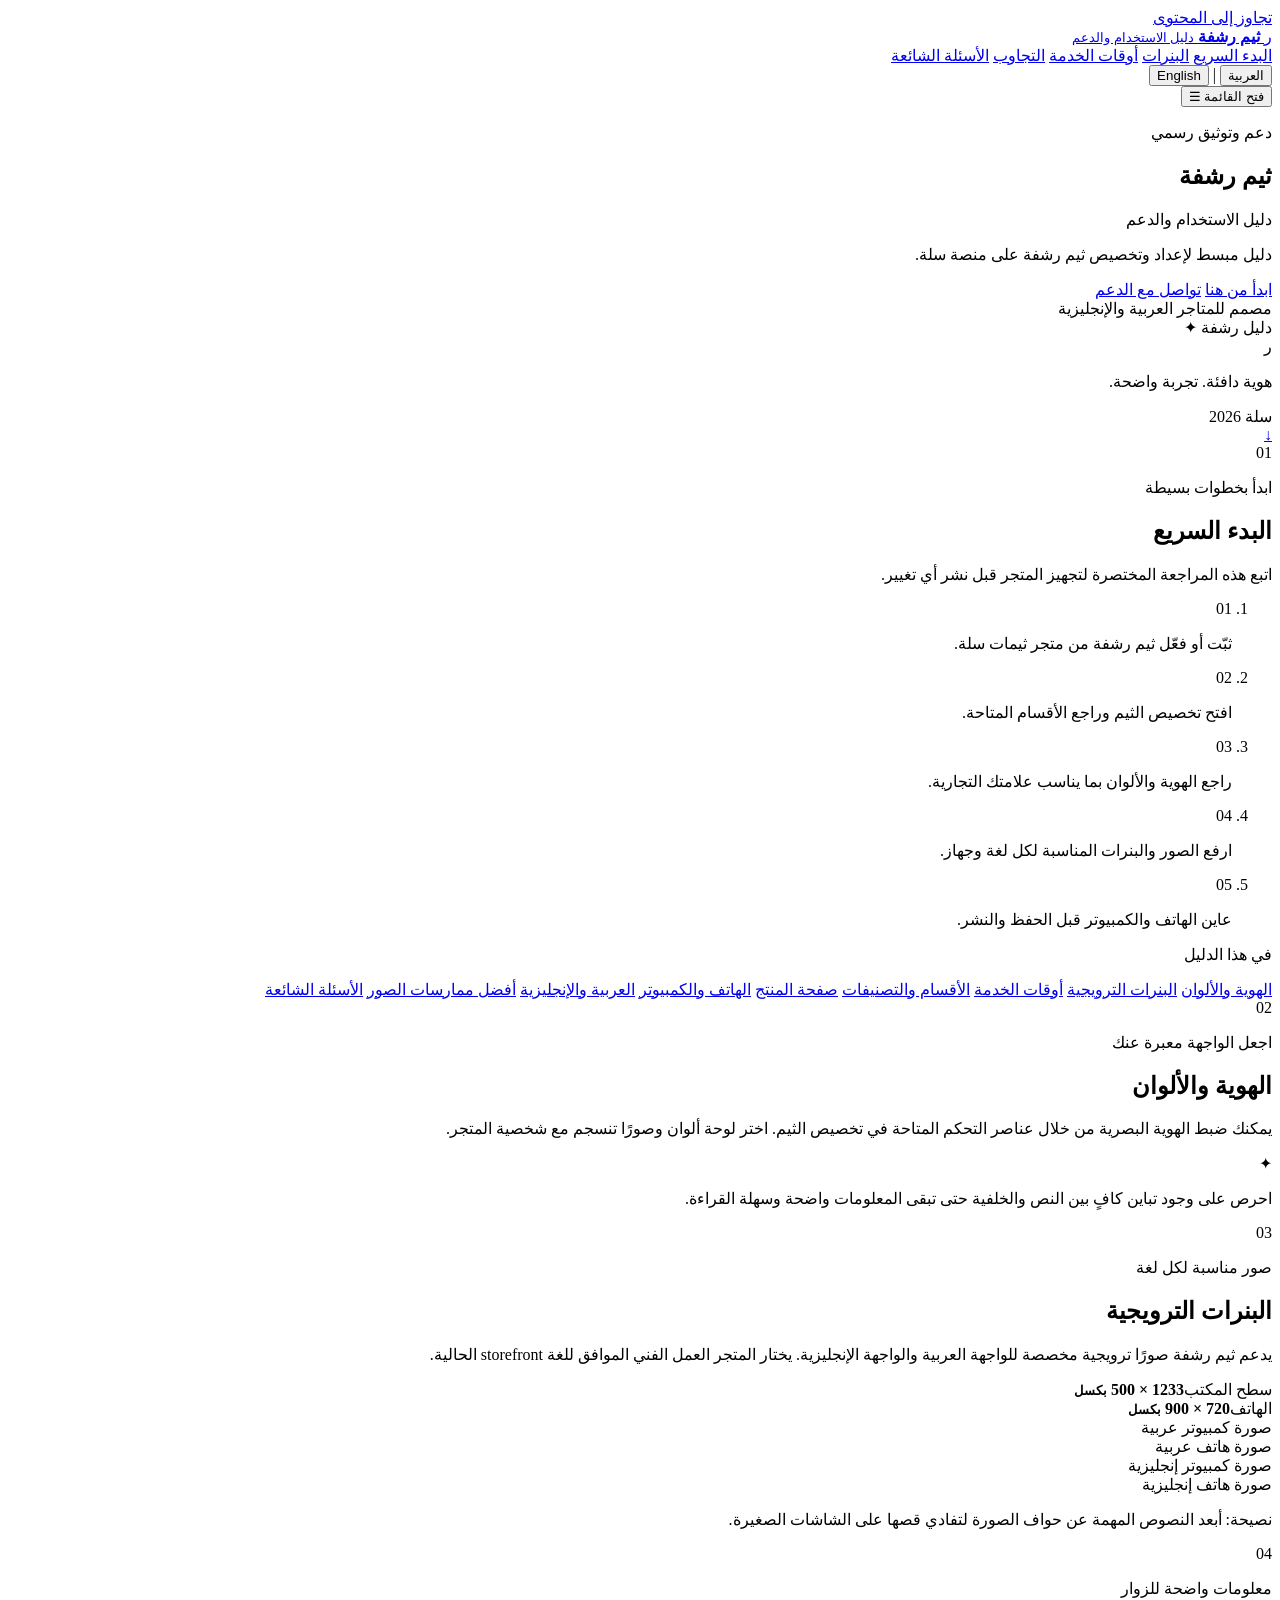
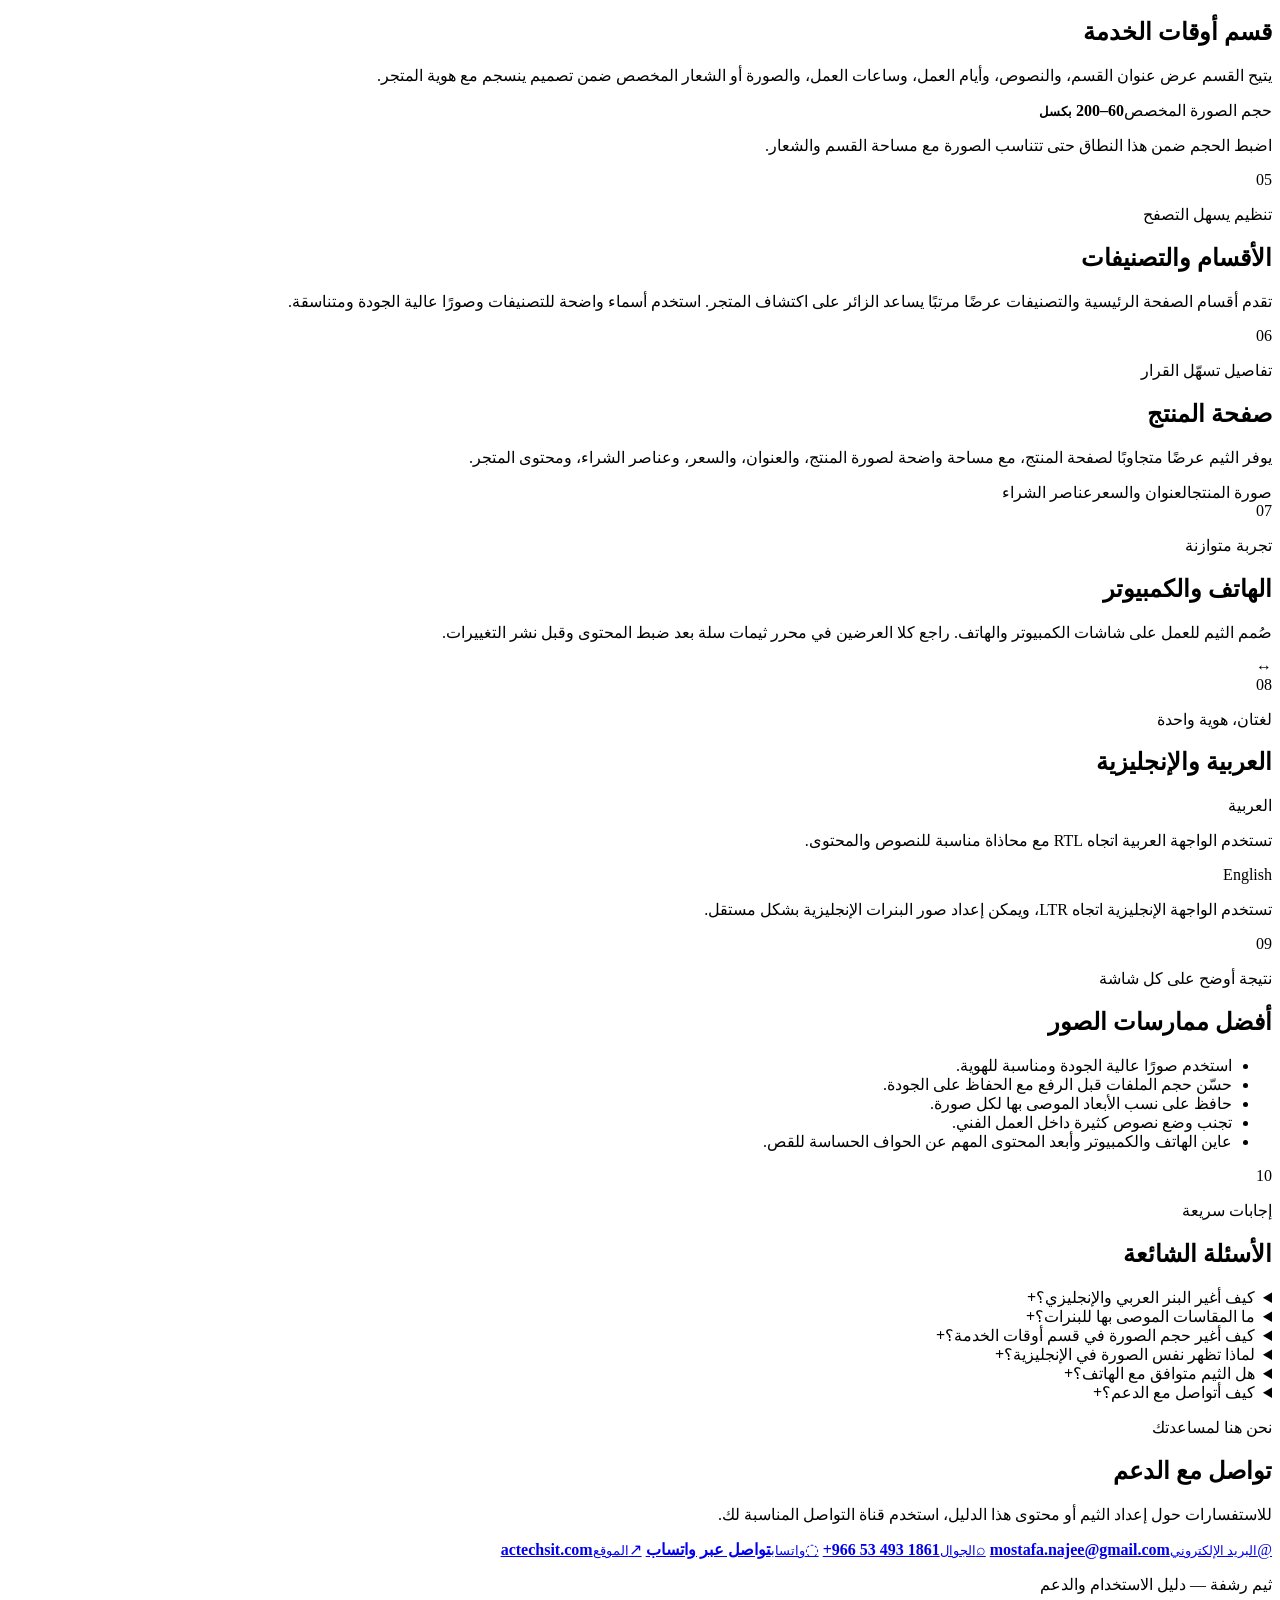
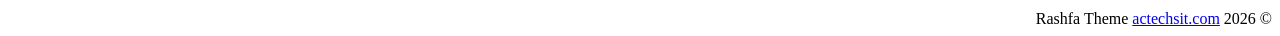
==== index.html @ 3309edd5 "docs: launch Rashfa bilingual support site" ====
<!doctype html>
<html lang="ar" dir="rtl">
<head>
  <meta charset="utf-8">
  <meta name="viewport" content="width=device-width, initial-scale=1">
  <meta name="theme-color" content="#8A1F2D">
  <meta name="description" content="دليل الاستخدام والدعم الرسمي لثيم رشفة على منصة سلة.">
  <title>ثيم رشفة | Rashfa Theme — Help &amp; Documentation</title>
  <link rel="stylesheet" href="styles.css">
  <script defer src="script.js"></script>
</head>
<body>
  <a class="skip-link" href="#main" data-ar="تجاوز إلى المحتوى" data-en="Skip to content">تجاوز إلى المحتوى</a>

  <header class="site-header">
    <div class="container header-inner">
      <a class="brand" href="#top" aria-label="Rashfa Theme">
        <span class="brand-mark" aria-hidden="true">ر</span>
        <span class="brand-copy">
          <strong data-ar="ثيم رشفة" data-en="Rashfa Theme">ثيم رشفة</strong>
          <small data-ar="دليل الاستخدام والدعم" data-en="Help &amp; Documentation">دليل الاستخدام والدعم</small>
        </span>
      </a>

      <nav class="site-nav" id="site-nav" aria-label="التنقل الرئيسي">
        <a href="#getting-started" data-ar="البدء السريع" data-en="Getting Started">البدء السريع</a>
        <a href="#promotional-banners" data-ar="البنرات" data-en="Banners">البنرات</a>
        <a href="#service-hours" data-ar="أوقات الخدمة" data-en="Service Hours">أوقات الخدمة</a>
        <a href="#responsive" data-ar="التجاوب" data-en="Responsive">التجاوب</a>
        <a href="#faq" data-ar="الأسئلة الشائعة" data-en="FAQ">الأسئلة الشائعة</a>
      </nav>

      <div class="header-actions">
        <div class="language-switcher" role="group" aria-label="اختيار اللغة">
          <button class="language-button is-active" type="button" data-language="ar" aria-pressed="true">العربية</button>
          <span aria-hidden="true">|</span>
          <button class="language-button" type="button" data-language="en" aria-pressed="false">English</button>
        </div>
        <button class="menu-toggle" type="button" aria-controls="site-nav" aria-expanded="false">
          <span class="sr-only" data-ar="فتح القائمة" data-en="Open menu">فتح القائمة</span>
          <span aria-hidden="true">☰</span>
        </button>
      </div>
    </div>
  </header>

  <main id="main">
    <section class="hero" id="top">
      <div class="hero-pattern" aria-hidden="true"></div>
      <div class="container hero-grid">
        <div class="hero-content">
          <p class="eyebrow" data-ar="دعم وتوثيق رسمي" data-en="Official support &amp; documentation">دعم وتوثيق رسمي</p>
          <h1 data-ar="ثيم رشفة" data-en="Rashfa Theme">ثيم رشفة</h1>
          <p class="hero-title" data-ar="دليل الاستخدام والدعم" data-en="Help &amp; Documentation">دليل الاستخدام والدعم</p>
          <p class="hero-description" data-ar="دليل مبسط لإعداد وتخصيص ثيم رشفة على منصة سلة." data-en="A practical guide to configuring and customizing the Rashfa theme on Salla.">دليل مبسط لإعداد وتخصيص ثيم رشفة على منصة سلة.</p>
          <div class="hero-actions">
            <a class="button button-primary" href="#getting-started" data-ar="ابدأ من هنا" data-en="Get Started">ابدأ من هنا</a>
            <a class="button button-ghost" href="#support" data-ar="تواصل مع الدعم" data-en="Contact Support">تواصل مع الدعم</a>
          </div>
          <div class="hero-note">
            <span class="status-dot" aria-hidden="true"></span>
            <span data-ar="مصمم للمتاجر العربية والإنجليزية" data-en="Designed for Arabic and English storefronts">مصمم للمتاجر العربية والإنجليزية</span>
          </div>
        </div>

        <div class="hero-card" aria-label="Rashfa Theme overview">
          <div class="hero-card-top">
            <span class="mini-label" data-ar="دليل رشفة" data-en="Rashfa guide">دليل رشفة</span>
            <span class="mini-mark" aria-hidden="true">✦</span>
          </div>
          <div class="hero-card-emblem" aria-hidden="true">ر</div>
          <p class="hero-card-heading" data-ar="هوية دافئة. تجربة واضحة." data-en="A warm identity. A clear experience.">هوية دافئة. تجربة واضحة.</p>
          <div class="hero-card-lines" aria-hidden="true"><i></i><i></i><i></i></div>
          <div class="hero-card-footer">
            <span data-ar="سلة" data-en="Salla">سلة</span>
            <span>2026</span>
          </div>
        </div>
      </div>
      <a class="scroll-cue" href="#getting-started" aria-label="Scroll to documentation"><span aria-hidden="true">↓</span></a>
    </section>

    <section class="quick-start section-light" id="getting-started">
      <div class="container">
        <div class="section-heading">
          <span class="section-number">01</span>
          <div>
            <p class="eyebrow" data-ar="ابدأ بخطوات بسيطة" data-en="Start with a few simple steps">ابدأ بخطوات بسيطة</p>
            <h2 data-ar="البدء السريع" data-en="Getting Started">البدء السريع</h2>
          </div>
        </div>
        <p class="section-lead" data-ar="اتبع هذه المراجعة المختصرة لتجهيز المتجر قبل نشر أي تغيير." data-en="Use this short checklist to prepare your storefront before publishing changes.">اتبع هذه المراجعة المختصرة لتجهيز المتجر قبل نشر أي تغيير.</p>
        <ol class="step-grid">
          <li class="step-card"><span>01</span><p data-ar="ثبّت أو فعّل ثيم رشفة من متجر ثيمات سلة." data-en="Install or activate Rashfa Theme from the Salla Themes marketplace.">ثبّت أو فعّل ثيم رشفة من متجر ثيمات سلة.</p></li>
          <li class="step-card"><span>02</span><p data-ar="افتح تخصيص الثيم وراجع الأقسام المتاحة." data-en="Open theme customization and review the available sections.">افتح تخصيص الثيم وراجع الأقسام المتاحة.</p></li>
          <li class="step-card"><span>03</span><p data-ar="راجع الهوية والألوان بما يناسب علامتك التجارية." data-en="Review the identity and colors to match your brand.">راجع الهوية والألوان بما يناسب علامتك التجارية.</p></li>
          <li class="step-card"><span>04</span><p data-ar="ارفع الصور والبنرات المناسبة لكل لغة وجهاز." data-en="Upload suitable artwork for each language and device.">ارفع الصور والبنرات المناسبة لكل لغة وجهاز.</p></li>
          <li class="step-card"><span>05</span><p data-ar="عاين الهاتف والكمبيوتر قبل الحفظ والنشر." data-en="Preview mobile and desktop before saving and publishing.">عاين الهاتف والكمبيوتر قبل الحفظ والنشر.</p></li>
        </ol>
      </div>
    </section>

    <div class="container documentation-layout">
      <aside class="toc" aria-label="فهرس الدليل">
        <p class="toc-label" data-ar="في هذا الدليل" data-en="In this guide">في هذا الدليل</p>
        <a href="#branding" data-ar="الهوية والألوان" data-en="Branding &amp; Colors">الهوية والألوان</a>
        <a href="#promotional-banners" data-ar="البنرات الترويجية" data-en="Promotional Banners">البنرات الترويجية</a>
        <a href="#service-hours" data-ar="أوقات الخدمة" data-en="Service Hours">أوقات الخدمة</a>
        <a href="#categories" data-ar="الأقسام والتصنيفات" data-en="Categories &amp; Home Sections">الأقسام والتصنيفات</a>
        <a href="#product-page" data-ar="صفحة المنتج" data-en="Product Page">صفحة المنتج</a>
        <a href="#responsive" data-ar="الهاتف والكمبيوتر" data-en="Responsive Design">الهاتف والكمبيوتر</a>
        <a href="#bilingual" data-ar="العربية والإنجليزية" data-en="Arabic &amp; English">العربية والإنجليزية</a>
        <a href="#image-best-practices" data-ar="أفضل ممارسات الصور" data-en="Image Best Practices">أفضل ممارسات الصور</a>
        <a href="#faq" data-ar="الأسئلة الشائعة" data-en="FAQ">الأسئلة الشائعة</a>
      </aside>

      <div class="documentation-content">
        <section class="doc-section" id="branding">
          <div class="section-heading compact">
            <span class="section-number">02</span>
            <div><p class="eyebrow" data-ar="اجعل الواجهة معبرة عنك" data-en="Make the storefront yours">اجعل الواجهة معبرة عنك</p><h2 data-ar="الهوية والألوان" data-en="Branding &amp; Colors">الهوية والألوان</h2></div>
          </div>
          <p data-ar="يمكنك ضبط الهوية البصرية من خلال عناصر التحكم المتاحة في تخصيص الثيم. اختر لوحة ألوان وصورًا تنسجم مع شخصية المتجر." data-en="Use the available theme controls to shape your visual identity. Choose colors and imagery that fit the personality of your store.">يمكنك ضبط الهوية البصرية من خلال عناصر التحكم المتاحة في تخصيص الثيم. اختر لوحة ألوان وصورًا تنسجم مع شخصية المتجر.</p>
          <div class="callout"><span class="callout-icon" aria-hidden="true">✦</span><p data-ar="احرص على وجود تباين كافٍ بين النص والخلفية حتى تبقى المعلومات واضحة وسهلة القراءة." data-en="Keep enough contrast between text and backgrounds so information stays clear and easy to read.">احرص على وجود تباين كافٍ بين النص والخلفية حتى تبقى المعلومات واضحة وسهلة القراءة.</p></div>
        </section>

        <section class="doc-section" id="promotional-banners">
          <div class="section-heading compact">
            <span class="section-number">03</span>
            <div><p class="eyebrow" data-ar="صور مناسبة لكل لغة" data-en="Artwork for every language">صور مناسبة لكل لغة</p><h2 data-ar="البنرات الترويجية" data-en="Promotional Banners">البنرات الترويجية</h2></div>
          </div>
          <p data-ar="يدعم ثيم رشفة صورًا ترويجية مخصصة للواجهة العربية والواجهة الإنجليزية. يختار المتجر العمل الفني الموافق للغة storefront الحالية." data-en="Rashfa supports dedicated promotional artwork for Arabic and English storefronts. The matching artwork is selected for the current storefront language.">يدعم ثيم رشفة صورًا ترويجية مخصصة للواجهة العربية والواجهة الإنجليزية. يختار المتجر العمل الفني الموافق للغة storefront الحالية.</p>
          <div class="size-grid">
            <div class="size-card"><span class="size-label" data-ar="سطح المكتب" data-en="Desktop">سطح المكتب</span><strong>1233 × 500 <small data-ar="بكسل" data-en="px">بكسل</small></strong></div>
            <div class="size-card"><span class="size-label" data-ar="الهاتف" data-en="Mobile">الهاتف</span><strong>720 × 900 <small data-ar="بكسل" data-en="px">بكسل</small></strong></div>
          </div>
          <div class="field-grid">
            <div class="field-item"><span class="field-dot"></span><span data-ar="صورة كمبيوتر عربية" data-en="Arabic Desktop Image">صورة كمبيوتر عربية</span></div>
            <div class="field-item"><span class="field-dot"></span><span data-ar="صورة هاتف عربية" data-en="Arabic Mobile Image">صورة هاتف عربية</span></div>
            <div class="field-item"><span class="field-dot gold"></span><span data-ar="صورة كمبيوتر إنجليزية" data-en="English Desktop Image">صورة كمبيوتر إنجليزية</span></div>
            <div class="field-item"><span class="field-dot gold"></span><span data-ar="صورة هاتف إنجليزية" data-en="English Mobile Image">صورة هاتف إنجليزية</span></div>
          </div>
          <p class="muted-note" data-ar="نصيحة: أبعد النصوص المهمة عن حواف الصورة لتفادي قصها على الشاشات الصغيرة." data-en="Tip: keep important text away from image edges to reduce the risk of cropping on smaller screens.">نصيحة: أبعد النصوص المهمة عن حواف الصورة لتفادي قصها على الشاشات الصغيرة.</p>
        </section>

        <section class="doc-section" id="service-hours">
          <div class="section-heading compact">
            <span class="section-number">04</span>
            <div><p class="eyebrow" data-ar="معلومات واضحة للزوار" data-en="Clear information for visitors">معلومات واضحة للزوار</p><h2 data-ar="قسم أوقات الخدمة" data-en="Service Hours">قسم أوقات الخدمة</h2></div>
          </div>
          <p data-ar="يتيح القسم عرض عنوان القسم، والنصوص، وأيام العمل، وساعات العمل، والصورة أو الشعار المخصص ضمن تصميم ينسجم مع هوية المتجر." data-en="The section presents a title, supporting text, working days, working hours, and a custom image or logo in a layout that matches your store identity.">يتيح القسم عرض عنوان القسم، والنصوص، وأيام العمل، وساعات العمل، والصورة أو الشعار المخصص ضمن تصميم ينسجم مع هوية المتجر.</p>
          <div class="range-card">
            <div><span class="range-caption" data-ar="حجم الصورة المخصص" data-en="Custom image size">حجم الصورة المخصص</span><strong>60–200 <small data-ar="بكسل" data-en="px">بكسل</small></strong></div>
            <div class="range-line" aria-hidden="true"><span></span></div>
            <p data-ar="اضبط الحجم ضمن هذا النطاق حتى تتناسب الصورة مع مساحة القسم والشعار." data-en="Tune the image within this range so it fits the section and your logo comfortably.">اضبط الحجم ضمن هذا النطاق حتى تتناسب الصورة مع مساحة القسم والشعار.</p>
          </div>
        </section>

        <section class="doc-section" id="categories">
          <div class="section-heading compact">
            <span class="section-number">05</span>
            <div><p class="eyebrow" data-ar="تنظيم يسهل التصفح" data-en="A clearer way to browse">تنظيم يسهل التصفح</p><h2 data-ar="الأقسام والتصنيفات" data-en="Categories &amp; Home Sections">الأقسام والتصنيفات</h2></div>
          </div>
          <p data-ar="تقدم أقسام الصفحة الرئيسية والتصنيفات عرضًا مرتبًا يساعد الزائر على اكتشاف المتجر. استخدم أسماء واضحة للتصنيفات وصورًا عالية الجودة ومتناسقة." data-en="Homepage sections and categories create a polished path through the store. Use clear category names and high-quality, consistent imagery.">تقدم أقسام الصفحة الرئيسية والتصنيفات عرضًا مرتبًا يساعد الزائر على اكتشاف المتجر. استخدم أسماء واضحة للتصنيفات وصورًا عالية الجودة ومتناسقة.</p>
        </section>

        <section class="doc-section" id="product-page">
          <div class="section-heading compact">
            <span class="section-number">06</span>
            <div><p class="eyebrow" data-ar="تفاصيل تسهّل القرار" data-en="Details that support decisions">تفاصيل تسهّل القرار</p><h2 data-ar="صفحة المنتج" data-en="Product Page">صفحة المنتج</h2></div>
          </div>
          <p data-ar="يوفر الثيم عرضًا متجاوبًا لصفحة المنتج، مع مساحة واضحة لصورة المنتج، والعنوان، والسعر، وعناصر الشراء، ومحتوى المتجر." data-en="The theme provides a responsive product presentation with clear space for the product image, title, price, purchasing controls, and store content.">يوفر الثيم عرضًا متجاوبًا لصفحة المنتج، مع مساحة واضحة لصورة المنتج، والعنوان، والسعر، وعناصر الشراء، ومحتوى المتجر.</p>
          <div class="feature-pills"><span data-ar="صورة المنتج" data-en="Product image">صورة المنتج</span><span data-ar="العنوان والسعر" data-en="Title &amp; price">العنوان والسعر</span><span data-ar="عناصر الشراء" data-en="Purchase controls">عناصر الشراء</span></div>
        </section>

        <section class="doc-section" id="responsive">
          <div class="section-heading compact">
            <span class="section-number">07</span>
            <div><p class="eyebrow" data-ar="تجربة متوازنة" data-en="A balanced experience">تجربة متوازنة</p><h2 data-ar="الهاتف والكمبيوتر" data-en="Responsive Design">الهاتف والكمبيوتر</h2></div>
          </div>
          <p data-ar="صُمم الثيم للعمل على شاشات الكمبيوتر والهاتف. راجع كلا العرضين في محرر ثيمات سلة بعد ضبط المحتوى وقبل نشر التغييرات." data-en="Rashfa is designed for desktop and mobile screens. Review both views in the Salla Theme Editor after configuring content and before publishing changes.">صُمم الثيم للعمل على شاشات الكمبيوتر والهاتف. راجع كلا العرضين في محرر ثيمات سلة بعد ضبط المحتوى وقبل نشر التغييرات.</p>
          <div class="responsive-visual" aria-hidden="true"><div class="screen desktop-screen"><i></i><i></i><i></i></div><div class="screen mobile-screen"><i></i><i></i><i></i></div><div class="responsive-arrow">↔</div></div>
        </section>

        <section class="doc-section" id="bilingual">
          <div class="section-heading compact">
            <span class="section-number">08</span>
            <div><p class="eyebrow" data-ar="لغتان، هوية واحدة" data-en="Two languages, one identity">لغتان، هوية واحدة</p><h2 data-ar="العربية والإنجليزية" data-en="Arabic &amp; English">العربية والإنجليزية</h2></div>
          </div>
          <div class="language-columns">
            <div><span class="language-tag">العربية</span><p data-ar="تستخدم الواجهة العربية اتجاه RTL مع محاذاة مناسبة للنصوص والمحتوى." data-en="Arabic storefronts use RTL direction with suitable alignment for text and content.">تستخدم الواجهة العربية اتجاه RTL مع محاذاة مناسبة للنصوص والمحتوى.</p></div>
            <div><span class="language-tag">English</span><p data-ar="تستخدم الواجهة الإنجليزية اتجاه LTR، ويمكن إعداد صور البنرات الإنجليزية بشكل مستقل." data-en="English storefronts use LTR direction, with independent English promotional artwork when configured.">تستخدم الواجهة الإنجليزية اتجاه LTR، ويمكن إعداد صور البنرات الإنجليزية بشكل مستقل.</p></div>
          </div>
        </section>

        <section class="doc-section" id="image-best-practices">
          <div class="section-heading compact">
            <span class="section-number">09</span>
            <div><p class="eyebrow" data-ar="نتيجة أوضح على كل شاشة" data-en="A clearer result on every screen">نتيجة أوضح على كل شاشة</p><h2 data-ar="أفضل ممارسات الصور" data-en="Image Best Practices">أفضل ممارسات الصور</h2></div>
          </div>
          <ul class="check-list">
            <li data-ar="استخدم صورًا عالية الجودة ومناسبة للهوية." data-en="Use high-quality images that fit your identity.">استخدم صورًا عالية الجودة ومناسبة للهوية.</li>
            <li data-ar="حسّن حجم الملفات قبل الرفع مع الحفاظ على الجودة." data-en="Optimize file sizes before uploading while keeping quality.">حسّن حجم الملفات قبل الرفع مع الحفاظ على الجودة.</li>
            <li data-ar="حافظ على نسب الأبعاد الموصى بها لكل صورة." data-en="Keep the recommended aspect ratio for each image.">حافظ على نسب الأبعاد الموصى بها لكل صورة.</li>
            <li data-ar="تجنب وضع نصوص كثيرة داخل العمل الفني." data-en="Avoid placing too much text inside the artwork.">تجنب وضع نصوص كثيرة داخل العمل الفني.</li>
            <li data-ar="عاين الهاتف والكمبيوتر وأبعد المحتوى المهم عن الحواف الحساسة للقص." data-en="Preview mobile and desktop, keeping important content away from crop-sensitive edges.">عاين الهاتف والكمبيوتر وأبعد المحتوى المهم عن الحواف الحساسة للقص.</li>
          </ul>
        </section>

        <section class="doc-section faq-section" id="faq">
          <div class="section-heading compact">
            <span class="section-number">10</span>
            <div><p class="eyebrow" data-ar="إجابات سريعة" data-en="Quick answers">إجابات سريعة</p><h2 data-ar="الأسئلة الشائعة" data-en="FAQ">الأسئلة الشائعة</h2></div>
          </div>
          <div class="faq-list">
            <details><summary><span data-ar="كيف أغير البنر العربي والإنجليزي؟" data-en="How do I change Arabic and English banners?">كيف أغير البنر العربي والإنجليزي؟</span><b aria-hidden="true">+</b></summary><p data-ar="افتح إعدادات البنرات في تخصيص الثيم، ثم ارفع الصورة المناسبة لكل لغة وجهاز." data-en="Open the banner settings in theme customization, then upload the suitable image for each language and device.">افتح إعدادات البنرات في تخصيص الثيم، ثم ارفع الصورة المناسبة لكل لغة وجهاز.</p></details>
            <details><summary><span data-ar="ما المقاسات الموصى بها للبنرات؟" data-en="What banner sizes are recommended?">ما المقاسات الموصى بها للبنرات؟</span><b aria-hidden="true">+</b></summary><p data-ar="سطح المكتب 1233×500 بكسل، والهاتف 720×900 بكسل." data-en="Desktop: 1233×500 px. Mobile: 720×900 px.">سطح المكتب 1233×500 بكسل، والهاتف 720×900 بكسل.</p></details>
            <details><summary><span data-ar="كيف أغير حجم الصورة في قسم أوقات الخدمة؟" data-en="How do I change the Service Hours image size?">كيف أغير حجم الصورة في قسم أوقات الخدمة؟</span><b aria-hidden="true">+</b></summary><p data-ar="استخدم عنصر التحكم المتاح لحجم الصورة، ضمن نطاق من 60 إلى 200 بكسل." data-en="Use the available image-size control, within a range of 60–200 px.">استخدم عنصر التحكم المتاح لحجم الصورة، ضمن نطاق من 60 إلى 200 بكسل.</p></details>
            <details><summary><span data-ar="لماذا تظهر نفس الصورة في الإنجليزية؟" data-en="Why does the same image appear in English?">لماذا تظهر نفس الصورة في الإنجليزية؟</span><b aria-hidden="true">+</b></summary><p data-ar="إذا لم يتم إعداد صورة خاصة بالإنجليزية، فقد يستخدم الثيم الصورة الافتراضية كخيار احتياطي آمن." data-en="If an English-specific image is not configured, Rashfa may use the default image as a safe fallback.">إذا لم يتم إعداد صورة خاصة بالإنجليزية، فقد يستخدم الثيم الصورة الافتراضية كخيار احتياطي آمن.</p></details>
            <details><summary><span data-ar="هل الثيم متوافق مع الهاتف؟" data-en="Is the theme mobile responsive?">هل الثيم متوافق مع الهاتف؟</span><b aria-hidden="true">+</b></summary><p data-ar="نعم، صُمم الثيم للشاشات المتجاوبة. عاين الهاتف والكمبيوتر بعد الإعداد." data-en="Yes. The theme is responsive; preview both desktop and mobile after configuration.">نعم، صُمم الثيم للشاشات المتجاوبة. عاين الهاتف والكمبيوتر بعد الإعداد.</p></details>
            <details><summary><span data-ar="كيف أتواصل مع الدعم؟" data-en="How do I contact support?">كيف أتواصل مع الدعم؟</span><b aria-hidden="true">+</b></summary><p data-ar="استخدم بيانات التواصل في قسم الدعم أدناه." data-en="Use the support details in the support section below.">استخدم بيانات التواصل في قسم الدعم أدناه.</p></details>
          </div>
        </section>
      </div>
    </div>

    <section class="support-section" id="support">
      <div class="container support-inner">
        <div>
          <p class="eyebrow" data-ar="نحن هنا لمساعدتك" data-en="We're here to help">نحن هنا لمساعدتك</p>
          <h2 data-ar="تواصل مع الدعم" data-en="Contact Support">تواصل مع الدعم</h2>
          <p data-ar="للاستفسارات حول إعداد الثيم أو محتوى هذا الدليل، استخدم قناة التواصل المناسبة لك." data-en="For questions about theme setup or this guide, use the contact channel that suits you.">للاستفسارات حول إعداد الثيم أو محتوى هذا الدليل، استخدم قناة التواصل المناسبة لك.</p>
        </div>
        <div class="support-links">
          <a href="mailto:mostafa.najee@gmail.com"><span class="contact-icon" aria-hidden="true">@</span><span><small data-ar="البريد الإلكتروني" data-en="Email">البريد الإلكتروني</small><strong>mostafa.najee@gmail.com</strong></span></a>
          <a href="tel:+966534931861"><span class="contact-icon" aria-hidden="true">⌕</span><span><small data-ar="الجوال" data-en="Phone">الجوال</small><strong dir="ltr">+966 53 493 1861</strong></span></a>
          <a href="https://wa.me/966534931861" target="_blank" rel="noopener"><span class="contact-icon" aria-hidden="true">◌</span><span><small data-ar="واتساب" data-en="WhatsApp">واتساب</small><strong data-ar="تواصل عبر واتساب" data-en="Chat on WhatsApp">تواصل عبر واتساب</strong></span></a>
          <a href="https://actechsit.com" target="_blank" rel="noopener"><span class="contact-icon" aria-hidden="true">↗</span><span><small data-ar="الموقع" data-en="Website">الموقع</small><strong>actechsit.com</strong></span></a>
        </div>
      </div>
    </section>
  </main>

  <footer class="site-footer">
    <div class="container footer-inner">
      <p data-ar="ثيم رشفة — دليل الاستخدام والدعم" data-en="Rashfa Theme — Help &amp; Documentation">ثيم رشفة — دليل الاستخدام والدعم</p>
      <span>© 2026 Rashfa Theme</span>
      <a href="https://actechsit.com" target="_blank" rel="noopener">actechsit.com</a>
    </div>
  </footer>
</body>
</html>
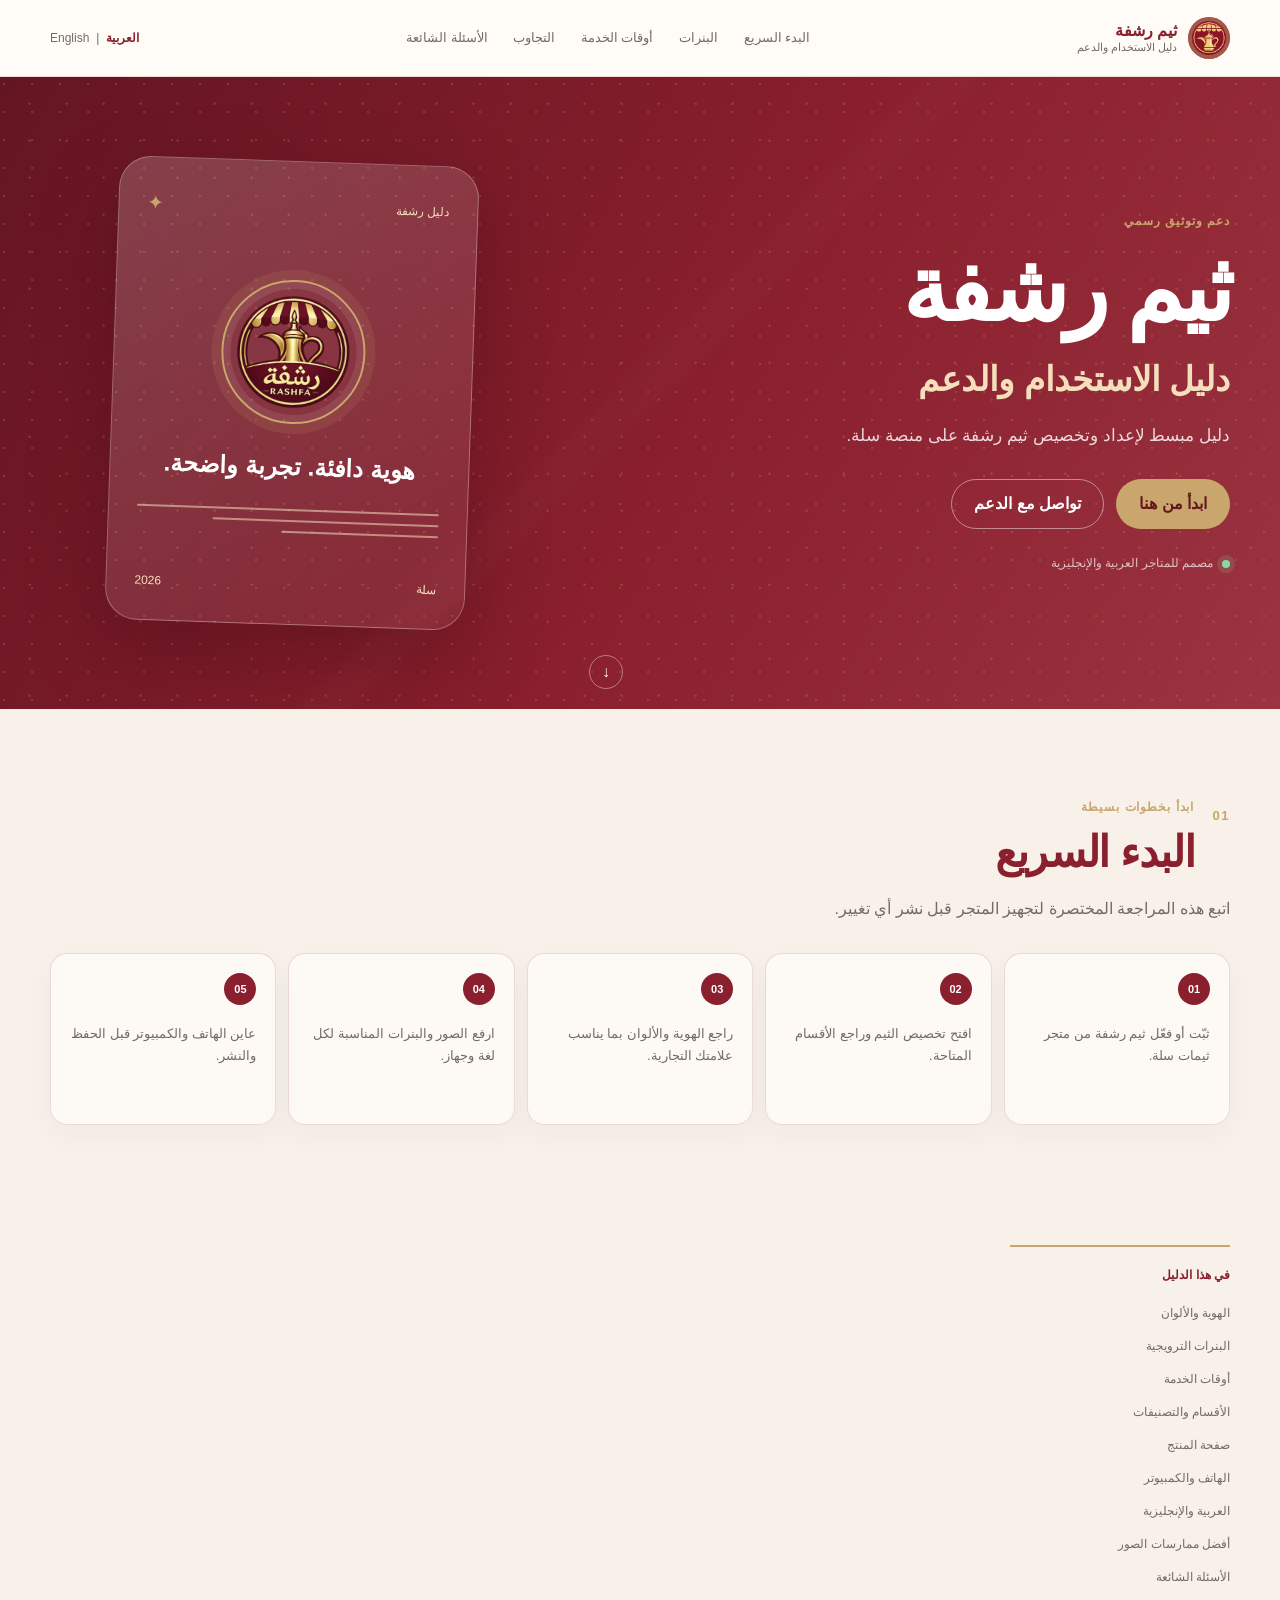
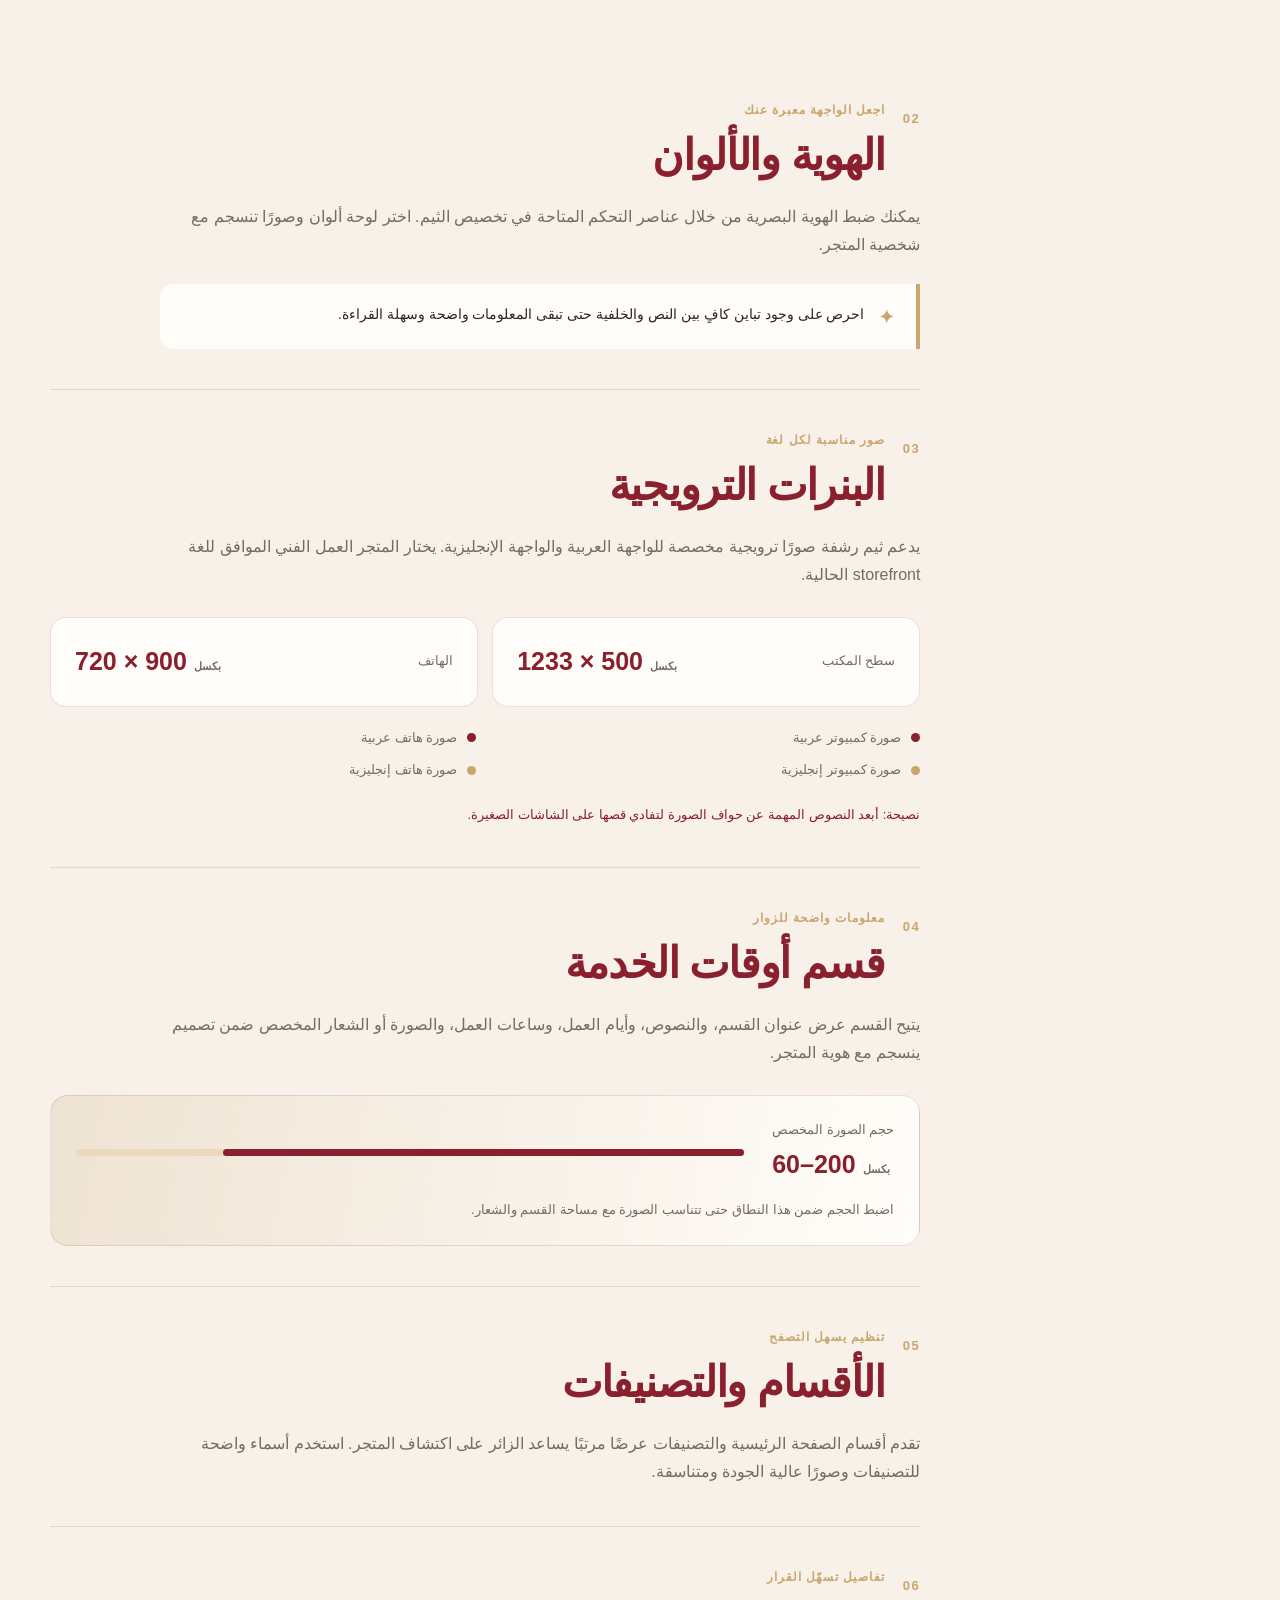
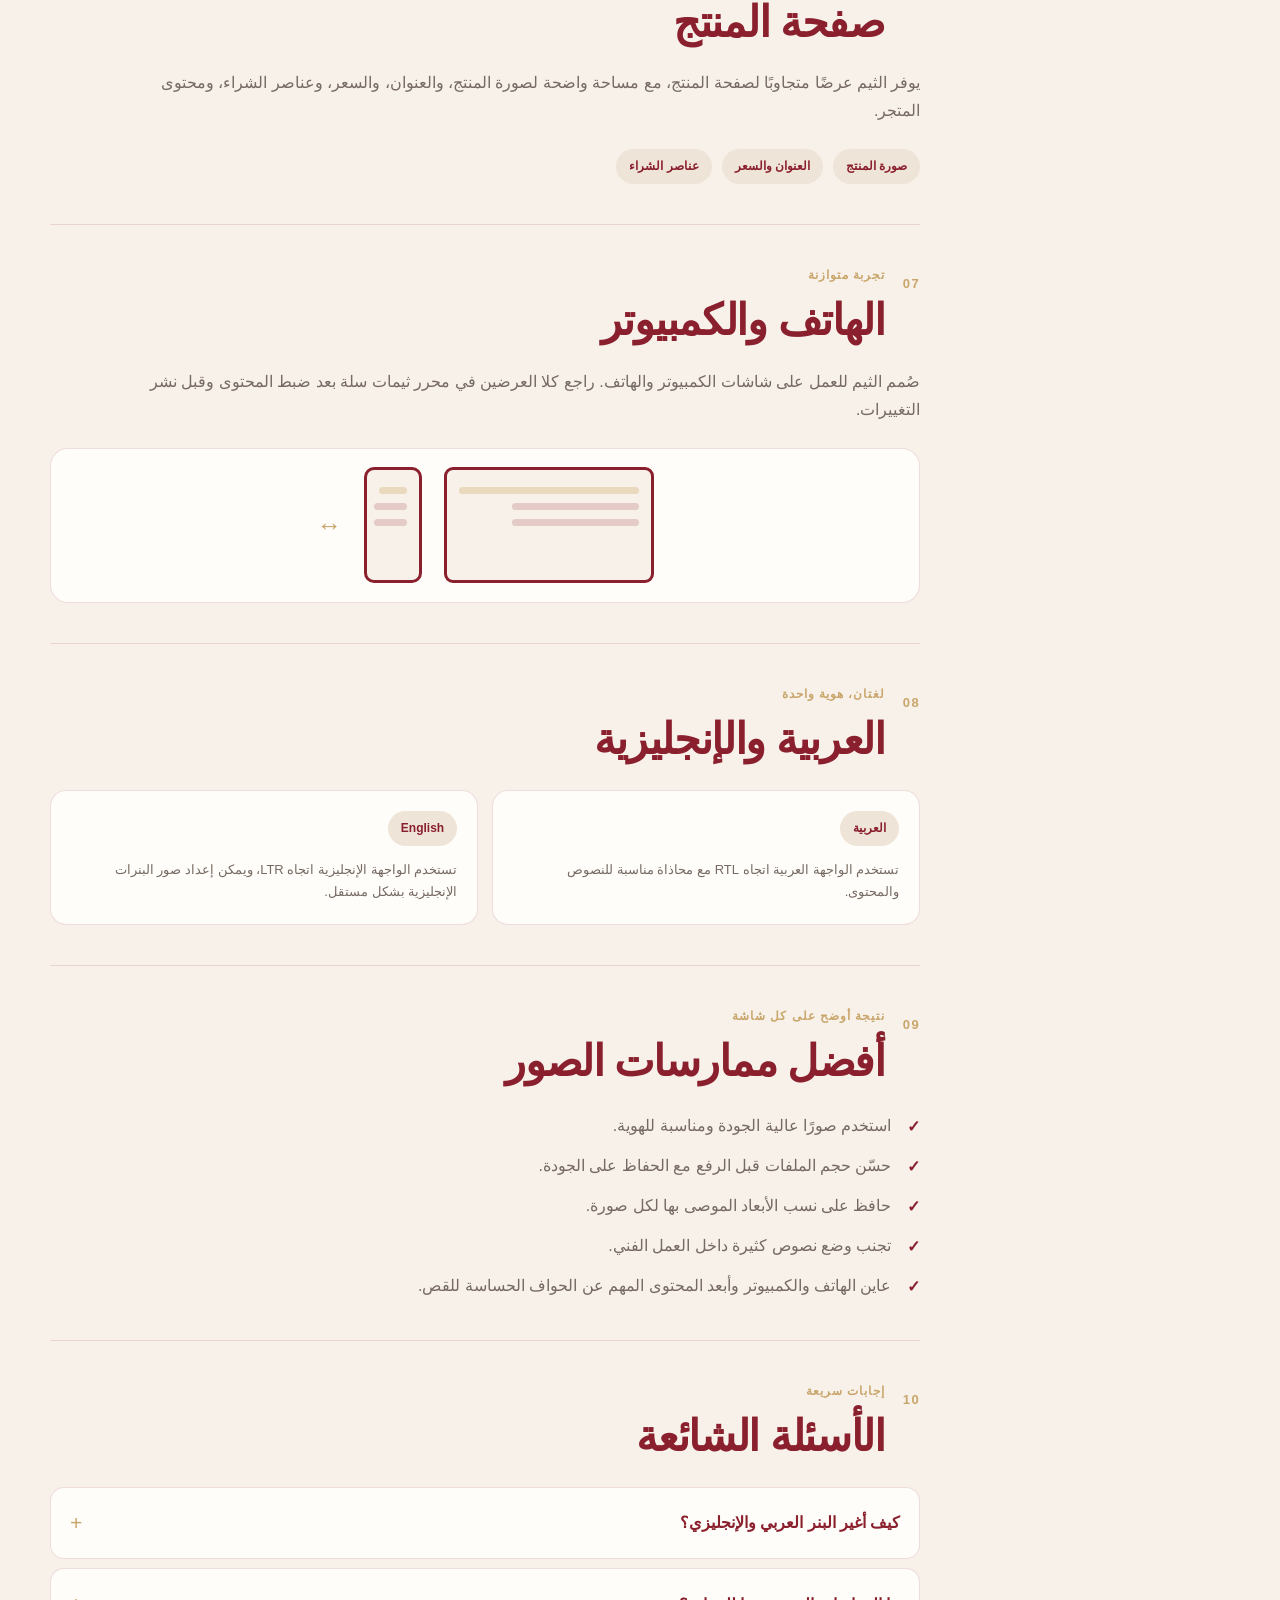
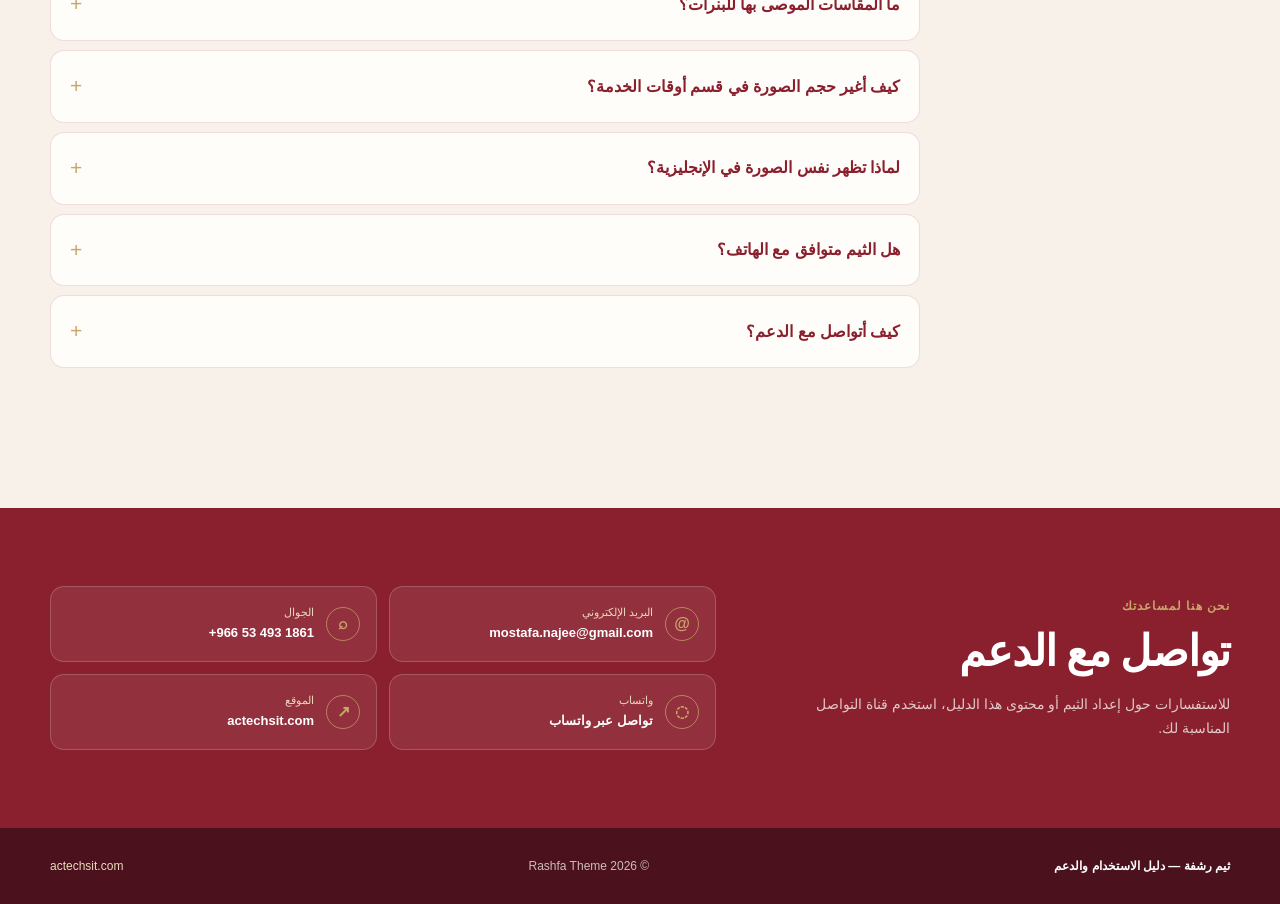
==== commit 3be8beaa: "Replace brand mark and hero card emblem with images" ====
--- a/index.html
+++ b/index.html
@@ -15,7 +15,7 @@
   <header class="site-header">
     <div class="container header-inner">
       <a class="brand" href="#top" aria-label="Rashfa Theme">
-        <span class="brand-mark" aria-hidden="true">ر</span>
+        <img class="brand-mark" src="assets/rashfa-icon.svg" alt="" width="42" height="42">
         <span class="brand-copy">
           <strong data-ar="ثيم رشفة" data-en="Rashfa Theme">ثيم رشفة</strong>
           <small data-ar="دليل الاستخدام والدعم" data-en="Help &amp; Documentation">دليل الاستخدام والدعم</small>
@@ -68,7 +68,7 @@
             <span class="mini-label" data-ar="دليل رشفة" data-en="Rashfa guide">دليل رشفة</span>
             <span class="mini-mark" aria-hidden="true">✦</span>
           </div>
-          <div class="hero-card-emblem" aria-hidden="true">ر</div>
+          <img class="hero-card-emblem" src="assets/rashfa-logo.svg" alt="" width="220" height="220" aria-hidden="true" decoding="async">
           <p class="hero-card-heading" data-ar="هوية دافئة. تجربة واضحة." data-en="A warm identity. A clear experience.">هوية دافئة. تجربة واضحة.</p>
           <div class="hero-card-lines" aria-hidden="true"><i></i><i></i><i></i></div>
           <div class="hero-card-footer">
--- a/styles.css
+++ b/styles.css
@@ -0,0 +1,124 @@
+:root {
+  --burgundy: #8a1f2d;
+  --burgundy-deep: #641522;
+  --burgundy-soft: #a94250;
+  --gold: #c9a66b;
+  --gold-soft: #ead9bc;
+  --ink: #2d2522;
+  --muted: #766a63;
+  --warm: #f7f1ea;
+  --warm-deep: #efe4d8;
+  --paper: #fffdf9;
+  --line: rgba(138, 31, 45, .14);
+  --shadow: 0 20px 60px rgba(82, 43, 31, .10);
+  --radius: 22px;
+  color-scheme: light;
+  font-family: "Segoe UI", Tahoma, Arial, sans-serif;
+}
+
+* { box-sizing: border-box; }
+html { scroll-behavior: smooth; }
+body { margin: 0; background: var(--warm); color: var(--ink); line-height: 1.75; overflow-x: hidden; }
+a { color: inherit; text-decoration: none; }
+button, a { -webkit-tap-highlight-color: transparent; }
+:focus-visible { outline: 3px solid var(--gold); outline-offset: 4px; }
+.container { width: min(1180px, calc(100% - 40px)); margin-inline: auto; }
+.sr-only { position: absolute; width: 1px; height: 1px; padding: 0; margin: -1px; overflow: hidden; clip: rect(0, 0, 0, 0); white-space: nowrap; border: 0; }
+.skip-link { position: fixed; inset-block-start: 12px; inset-inline-start: 12px; z-index: 20; padding: 8px 14px; border-radius: 999px; background: var(--paper); color: var(--burgundy); transform: translateY(-160%); transition: transform .2s ease; }
+.skip-link:focus { transform: translateY(0); }
+
+.site-header { position: sticky; top: 0; z-index: 10; background: rgba(255, 253, 249, .92); border-bottom: 1px solid var(--line); backdrop-filter: blur(16px); }
+.header-inner { min-height: 76px; display: flex; align-items: center; gap: 28px; }
+.brand { display: inline-flex; align-items: center; gap: 11px; flex-shrink: 0; }
+.brand-mark { display: grid; place-items: center; width: 42px; height: 42px; border-radius: 50%; background: var(--burgundy); color: #fff; font-size: 23px; font-weight: 800; box-shadow: inset 0 0 0 4px rgba(201, 166, 107, .42); }
+.brand-copy { display: grid; line-height: 1.25; }
+.brand-copy strong { color: var(--burgundy); font-size: 16px; }
+.brand-copy small { color: var(--muted); font-size: 11px; }
+.site-nav { display: flex; align-items: center; justify-content: center; gap: clamp(14px, 2vw, 28px); flex: 1; font-size: 13px; color: var(--muted); }
+.site-nav a { transition: color .2s ease; }
+.site-nav a:hover { color: var(--burgundy); }
+.header-actions { display: flex; align-items: center; gap: 16px; flex-shrink: 0; }
+.language-switcher { display: flex; align-items: center; gap: 7px; color: var(--muted); font-size: 12px; white-space: nowrap; }
+.language-button { border: 0; padding: 4px 0; background: transparent; color: inherit; cursor: pointer; font: inherit; }
+.language-button.is-active { color: var(--burgundy); font-weight: 800; }
+.menu-toggle { display: none; border: 1px solid var(--line); border-radius: 10px; background: var(--paper); color: var(--burgundy); padding: 7px 10px; cursor: pointer; font-size: 17px; }
+
+.hero { position: relative; isolation: isolate; overflow: hidden; min-height: 620px; display: grid; align-items: center; background: linear-gradient(120deg, var(--burgundy-deep), var(--burgundy) 55%, #9b3341); color: #fff; }
+.hero-pattern { position: absolute; z-index: -1; inset: 0; opacity: .22; background-image: radial-gradient(circle at 15% 25%, var(--gold) 0 1px, transparent 1.5px), radial-gradient(circle at 80% 72%, var(--gold) 0 1px, transparent 1.5px), linear-gradient(135deg, transparent 48%, rgba(255,255,255,.08) 49% 51%, transparent 52%); background-size: 28px 28px, 37px 37px, 100% 100%; }
+.hero-grid { display: grid; grid-template-columns: 1.1fr .9fr; align-items: center; gap: clamp(40px, 8vw, 120px); padding-block: 84px; }
+.hero-content { max-width: 620px; }
+.eyebrow { margin: 0 0 9px; color: var(--gold); font-size: 12px; font-weight: 800; letter-spacing: .08em; text-transform: uppercase; }
+.hero h1 { margin: 0; font-size: clamp(48px, 8vw, 92px); letter-spacing: -.04em; line-height: 1.05; }
+.hero-title { margin: 12px 0 12px; color: #f4dfbd; font-size: clamp(22px, 3vw, 34px); font-weight: 700; }
+.hero-description { max-width: 540px; margin: 0; color: rgba(255,255,255,.82); font-size: 17px; }
+.hero-actions { display: flex; flex-wrap: wrap; gap: 12px; margin-top: 28px; }
+.button { display: inline-flex; align-items: center; justify-content: center; min-height: 48px; padding: 10px 22px; border: 1px solid transparent; border-radius: 999px; font-weight: 800; transition: transform .2s ease, background .2s ease, color .2s ease; }
+.button:hover { transform: translateY(-2px); }
+.button-primary { background: var(--gold); color: var(--burgundy-deep); }
+.button-primary:hover { background: #dfbd84; }
+.button-ghost { border-color: rgba(255,255,255,.45); color: #fff; }
+.button-ghost:hover { background: rgba(255,255,255,.12); }
+.hero-note { display: flex; align-items: center; gap: 9px; margin-top: 24px; color: rgba(255,255,255,.7); font-size: 12px; }
+.status-dot { width: 8px; height: 8px; border-radius: 50%; background: #8ad9a0; box-shadow: 0 0 0 5px rgba(138,217,160,.16); }
+.hero-card { width: min(100%, 360px); min-height: 380px; justify-self: center; padding: 28px; border: 1px solid rgba(255,255,255,.28); border-radius: 32px; background: linear-gradient(145deg, rgba(255,255,255,.18), rgba(255,255,255,.05)); box-shadow: 0 30px 80px rgba(49, 8, 14, .3); transform: rotate(2deg); }
+.hero-card-top, .hero-card-footer { display: flex; justify-content: space-between; align-items: center; color: #f4dfbd; font-size: 12px; }
+.mini-mark { color: var(--gold); font-size: 20px; }
+.hero-card-emblem { display: grid; place-items: center; width: 144px; height: 144px; margin: 55px auto 26px; border: 2px solid var(--gold); border-radius: 50%; color: #fff; font-size: 78px; font-weight: 800; box-shadow: 0 0 0 10px rgba(201,166,107,.12), inset 0 0 0 7px rgba(255,255,255,.09); }
+.hero-card-heading { margin: 0; color: #fff; text-align: center; font-size: 24px; font-weight: 700; line-height: 1.4; }
+.hero-card-lines { display: grid; gap: 9px; margin: 25px 0 42px; opacity: .55; }
+.hero-card-lines i { display: block; height: 2px; border-radius: 2px; background: #f4dfbd; }
+.hero-card-lines i:nth-child(2) { width: 75%; }.hero-card-lines i:nth-child(3) { width: 52%; }
+.scroll-cue { position: absolute; inset-block-end: 20px; inset-inline-start: 50%; display: grid; place-items: center; width: 34px; height: 34px; border: 1px solid rgba(255,255,255,.4); border-radius: 50%; color: #fff; transform: translateX(-50%); }
+
+.section-light { background: var(--warm); }
+.quick-start { padding-block: 88px 72px; }
+.section-heading { display: flex; align-items: flex-start; gap: 18px; margin-bottom: 18px; }
+.section-heading.compact { margin-bottom: 22px; }
+.section-number { color: var(--gold); font-size: 13px; font-weight: 800; letter-spacing: .12em; padding-top: 8px; }
+h2 { margin: 0; color: var(--burgundy); font-size: clamp(28px, 4vw, 43px); line-height: 1.18; letter-spacing: -.03em; }
+.section-lead { max-width: 680px; margin: 0 0 30px; color: var(--muted); }
+.step-grid { display: grid; grid-template-columns: repeat(5, 1fr); gap: 12px; margin: 0; padding: 0; list-style: none; }
+.step-card { min-height: 172px; padding: 19px; border: 1px solid var(--line); border-radius: 17px; background: rgba(255,253,249,.7); box-shadow: 0 10px 30px rgba(82,43,31,.04); }
+.step-card > span { display: inline-flex; align-items: center; justify-content: center; width: 32px; height: 32px; border-radius: 50%; background: var(--burgundy); color: #fff; font-size: 11px; font-weight: 800; }
+.step-card p { margin: 18px 0 0; color: var(--muted); font-size: 13px; line-height: 1.7; }
+
+.documentation-layout { display: grid; grid-template-columns: 220px minmax(0, 1fr); align-items: start; gap: clamp(34px, 7vw, 95px); padding-block: 48px 100px; }
+[dir="rtl"] .documentation-layout { grid-template-columns: minmax(0, 1fr) 220px; }
+.toc { position: sticky; top: 103px; display: grid; gap: 4px; padding: 18px 0; border-top: 2px solid var(--gold); }
+.toc-label { margin: 0 0 9px; color: var(--burgundy); font-size: 12px; font-weight: 800; }
+.toc a { padding: 4px 0; color: var(--muted); font-size: 12px; transition: color .2s ease, padding .2s ease; }
+.toc a:hover { padding-inline-start: 5px; color: var(--burgundy); }
+[dir="rtl"] .toc { grid-column: 2; }.documentation-content { grid-column: 1; }
+[dir="rtl"] .documentation-content { grid-column: 1; }
+.doc-section { padding-block: 40px; border-top: 1px solid var(--line); scroll-margin-top: 100px; }
+.doc-section:first-child { padding-top: 0; border-top: 0; }
+.doc-section > p { max-width: 780px; margin: 0; color: var(--muted); }
+.callout { display: flex; align-items: flex-start; gap: 14px; max-width: 760px; margin-top: 25px; padding: 18px 20px; border-inline-start: 4px solid var(--gold); border-radius: 0 14px 14px 0; background: var(--paper); }
+[dir="rtl"] .callout { border-radius: 14px 0 0 14px; }
+.callout p { margin: 0; color: var(--ink); font-size: 14px; }
+.callout-icon { color: var(--gold); font-size: 21px; line-height: 1.4; }
+.size-grid { display: grid; grid-template-columns: repeat(2, minmax(0, 1fr)); gap: 14px; margin-top: 28px; }
+.size-card { display: flex; align-items: center; justify-content: space-between; gap: 20px; padding: 22px 24px; border: 1px solid var(--line); border-radius: 16px; background: var(--paper); }
+.size-label, .range-caption { color: var(--muted); font-size: 13px; }.size-card strong, .range-card strong { color: var(--burgundy); font-size: 25px; direction: ltr; }.size-card small, .range-card small { color: var(--muted); font-size: 11px; font-weight: 600; }
+.field-grid { display: grid; grid-template-columns: repeat(2, minmax(0, 1fr)); gap: 10px 18px; margin-top: 20px; }
+.field-item { display: flex; align-items: center; gap: 10px; color: var(--muted); font-size: 13px; }.field-dot { width: 9px; height: 9px; border-radius: 50%; background: var(--burgundy); }.field-dot.gold { background: var(--gold); }
+.muted-note { margin-top: 22px !important; color: var(--burgundy) !important; font-size: 13px; }
+.range-card { display: grid; grid-template-columns: auto minmax(120px, 1fr); align-items: center; gap: 12px 28px; margin-top: 28px; padding: 23px 25px; border: 1px solid var(--line); border-radius: 18px; background: linear-gradient(100deg, rgba(201,166,107,.18), var(--paper)); }.range-card > div:first-child { display: grid; gap: 2px; }.range-line { height: 7px; border-radius: 999px; background: var(--gold-soft); }.range-line span { display: block; width: 78%; height: 100%; border-radius: inherit; background: var(--burgundy); }.range-card p { grid-column: 1 / -1; margin: 0; color: var(--muted); font-size: 13px; }
+.feature-pills { display: flex; flex-wrap: wrap; gap: 10px; margin-top: 24px; }.feature-pills span, .language-tag { display: inline-flex; padding: 7px 13px; border-radius: 999px; background: var(--warm-deep); color: var(--burgundy); font-size: 12px; font-weight: 700; }
+.responsive-visual { display: flex; align-items: center; justify-content: center; gap: 22px; min-height: 155px; margin-top: 24px; padding: 18px; border: 1px solid var(--line); border-radius: 18px; background: var(--paper); }.screen { position: relative; border: 3px solid var(--burgundy); background: var(--warm); }.desktop-screen { width: 210px; height: 116px; border-radius: 9px; }.mobile-screen { width: 58px; height: 116px; border-radius: 10px; }.screen i { display: block; height: 7px; margin: 17px 12px 0; border-radius: 4px; background: var(--gold-soft); }.screen i + i { width: 62%; margin-top: 9px; background: rgba(138,31,45,.18); }.responsive-arrow { color: var(--gold); font-size: 25px; }
+.language-columns { display: grid; grid-template-columns: repeat(2, minmax(0, 1fr)); gap: 14px; margin-top: 25px; }.language-columns > div { padding: 20px; border: 1px solid var(--line); border-radius: 16px; background: var(--paper); }.language-columns p { margin: 13px 0 0; color: var(--muted); font-size: 13px; }
+.check-list { display: grid; gap: 12px; margin: 25px 0 0; padding: 0; list-style: none; color: var(--muted); }.check-list li { position: relative; padding-inline-start: 29px; }.check-list li::before { content: "✓"; position: absolute; inset-inline-start: 0; top: 1px; color: var(--burgundy); font-weight: 900; }
+.faq-list { display: grid; gap: 9px; margin-top: 25px; }.faq-list details { border: 1px solid var(--line); border-radius: 14px; background: var(--paper); }.faq-list summary { display: flex; align-items: center; justify-content: space-between; gap: 20px; padding: 17px 19px; color: var(--burgundy); cursor: pointer; font-weight: 700; list-style: none; }.faq-list summary::-webkit-details-marker { display: none; }.faq-list summary b { color: var(--gold); font-size: 21px; font-weight: 400; }.faq-list details[open] summary b { transform: rotate(45deg); }.faq-list details p { margin: -4px 19px 18px; color: var(--muted); font-size: 13px; }
+
+.support-section { padding-block: 78px; background: var(--burgundy); color: #fff; }.support-inner { display: grid; grid-template-columns: .8fr 1.2fr; gap: 70px; align-items: center; }.support-section h2 { color: #fff; }.support-section > .container > div:first-child p:last-child { max-width: 430px; margin: 15px 0 0; color: rgba(255,255,255,.75); font-size: 14px; }.support-links { display: grid; grid-template-columns: repeat(2, minmax(0, 1fr)); gap: 12px; }.support-links a { display: flex; align-items: center; gap: 12px; min-width: 0; padding: 16px; border: 1px solid rgba(255,255,255,.19); border-radius: 14px; background: rgba(255,255,255,.08); transition: background .2s ease, transform .2s ease; }.support-links a:hover { background: rgba(255,255,255,.15); transform: translateY(-2px); }.contact-icon { display: grid; place-items: center; width: 34px; height: 34px; flex-shrink: 0; border: 1px solid rgba(201,166,107,.7); border-radius: 50%; color: var(--gold); font-weight: 800; }.support-links a > span:last-child { display: grid; min-width: 0; }.support-links small { color: var(--gold-soft); font-size: 11px; }.support-links strong { overflow-wrap: anywhere; color: #fff; font-size: 13px; }
+.site-footer { background: #4b121d; color: rgba(255,255,255,.72); }.footer-inner { display: flex; align-items: center; justify-content: space-between; gap: 18px; min-height: 76px; font-size: 12px; }.footer-inner p { margin: 0; color: #fff; font-weight: 700; }.footer-inner a { color: var(--gold-soft); }
+
+@media (max-width: 920px) { .site-nav { gap: 12px; font-size: 12px; }.hero-grid { gap: 40px; }.step-grid { grid-template-columns: repeat(3, 1fr); }.step-card:last-child { grid-column: span 3; } }
+@media (max-width: 760px) {
+  .container { width: min(100% - 28px, 620px); }.header-inner { min-height: 67px; gap: 12px; }.brand-copy small { display: none; }.site-nav { position: absolute; inset-block-start: 100%; inset-inline: 14px; display: none; grid-template-columns: 1fr 1fr; gap: 0; padding: 8px; border: 1px solid var(--line); border-radius: 14px; background: var(--paper); box-shadow: var(--shadow); }.site-nav.is-open { display: grid; }.site-nav a { padding: 9px 10px; }.menu-toggle { display: inline-flex; }.header-actions { margin-inline-start: auto; gap: 10px; }.hero { min-height: auto; }.hero-grid { grid-template-columns: 1fr; padding-block: 70px 86px; }.hero-content { text-align: center; }.hero-description { margin-inline: auto; font-size: 15px; }.hero-actions, .hero-note { justify-content: center; }.hero-card { min-height: 300px; transform: none; }.hero-card-emblem { margin-top: 28px; }.quick-start { padding-block: 60px 40px; }.section-heading { gap: 12px; }.step-grid { grid-template-columns: repeat(2, 1fr); }.step-card:last-child { grid-column: span 2; }.documentation-layout, [dir="rtl"] .documentation-layout { display: block; padding-block: 25px 70px; }.toc { position: static; display: flex; flex-wrap: wrap; gap: 6px 14px; margin-bottom: 18px; padding: 13px 0; }.toc-label { width: 100%; margin-bottom: 2px; }.toc a { padding: 0; }.documentation-content, [dir="rtl"] .documentation-content { display: block; }.doc-section { padding-block: 32px; }.size-grid, .field-grid, .language-columns { grid-template-columns: 1fr; }.size-card { align-items: flex-start; }.range-card { grid-template-columns: 1fr; }.range-card p { grid-column: auto; }.support-inner { grid-template-columns: 1fr; gap: 30px; }.support-links { grid-template-columns: 1fr 1fr; }.footer-inner { flex-wrap: wrap; justify-content: center; padding-block: 18px; text-align: center; }
+}
+@media (max-width: 430px) { .hero h1 { font-size: 54px; }.hero-card { width: calc(100% - 20px); }.step-grid { grid-template-columns: 1fr; }.step-card:last-child { grid-column: auto; }.support-links { grid-template-columns: 1fr; }.button { width: 100%; }.hero-actions { display: grid; }.responsive-visual { gap: 12px; }.desktop-screen { width: 170px; } }
+
+[dir="ltr"] .documentation-layout { grid-template-columns: 220px minmax(0, 1fr); }.documentation-layout { direction: ltr; }.documentation-content, .toc { direction: rtl; }.documentation-content { direction: rtl; }.toc { text-align: start; }
+[dir="ltr"] .documentation-content, [dir="ltr"] .toc { direction: ltr; }.hero-content, .section-heading, .doc-section, .support-inner, .footer-inner { text-align: start; }
+[dir="rtl"] .hero-content, [dir="rtl"] .section-heading, [dir="rtl"] .doc-section, [dir="rtl"] .support-inner, [dir="rtl"] .footer-inner { text-align: start; }
